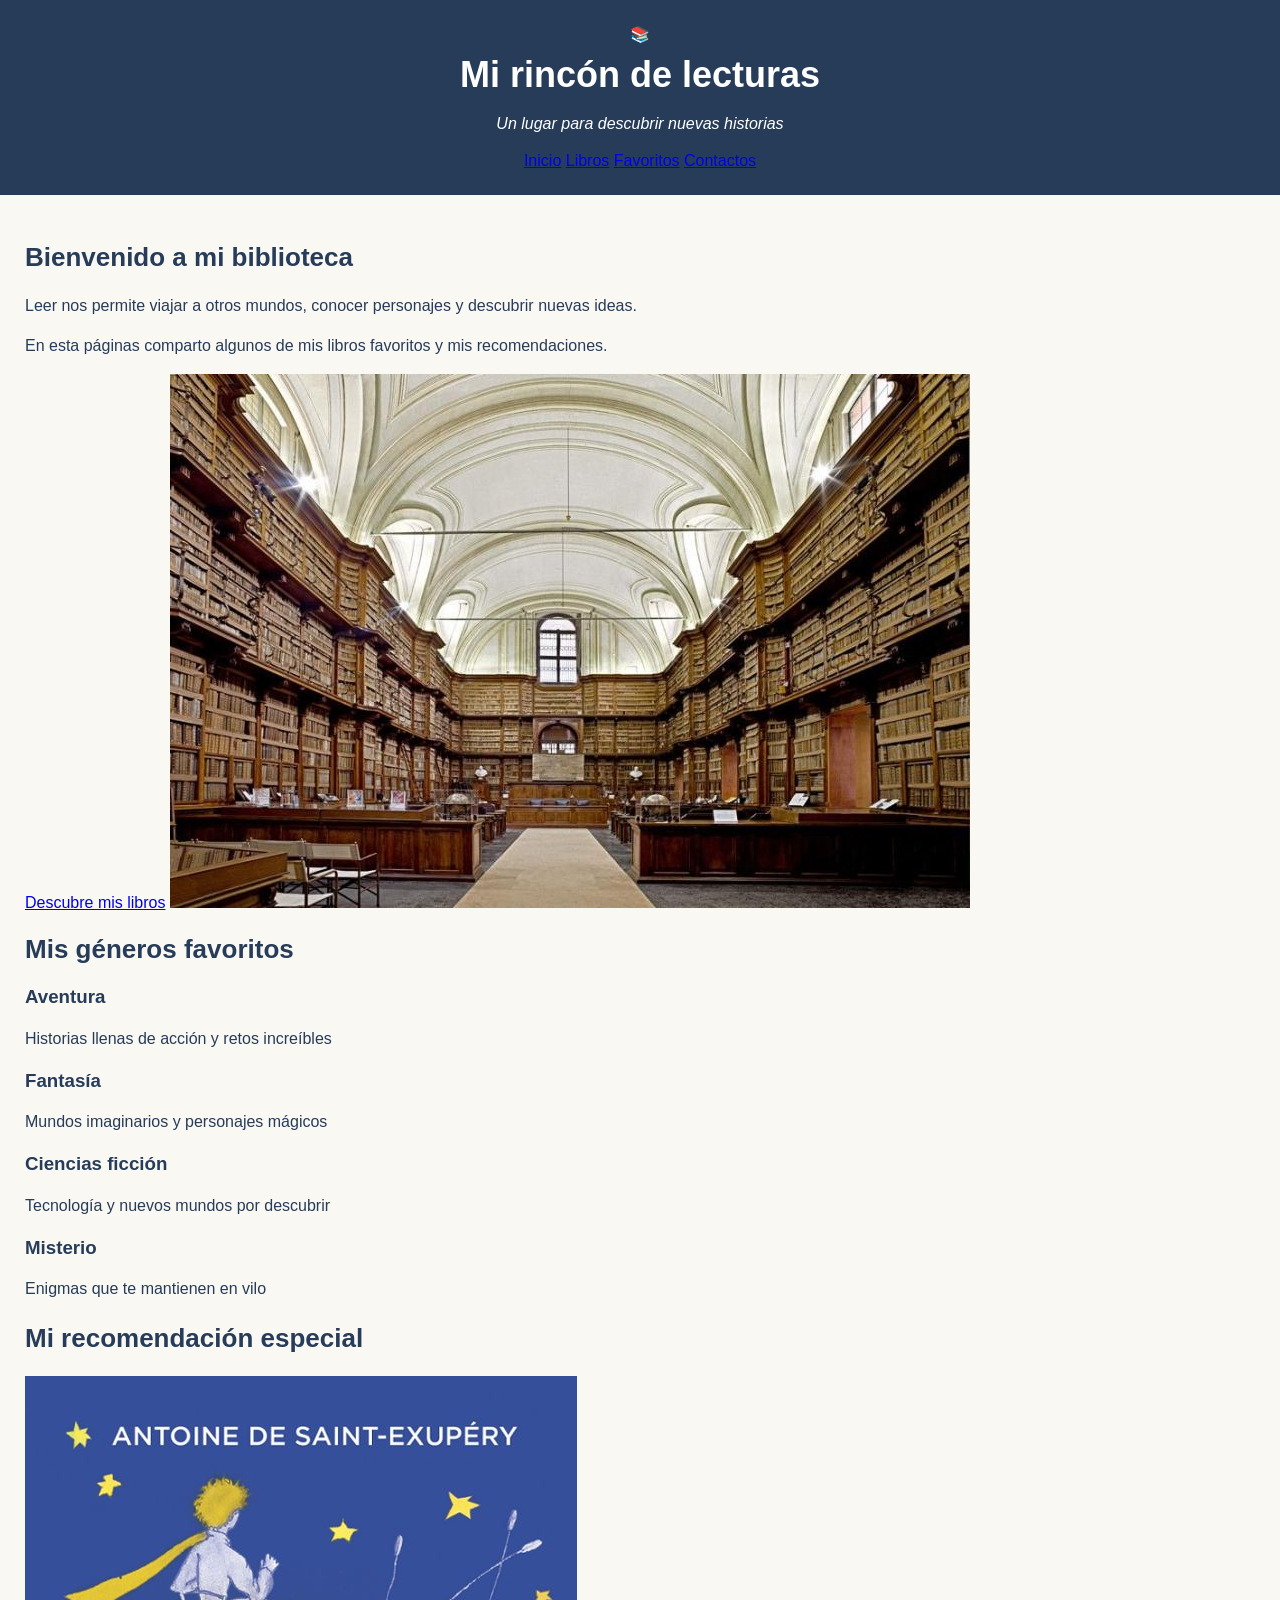
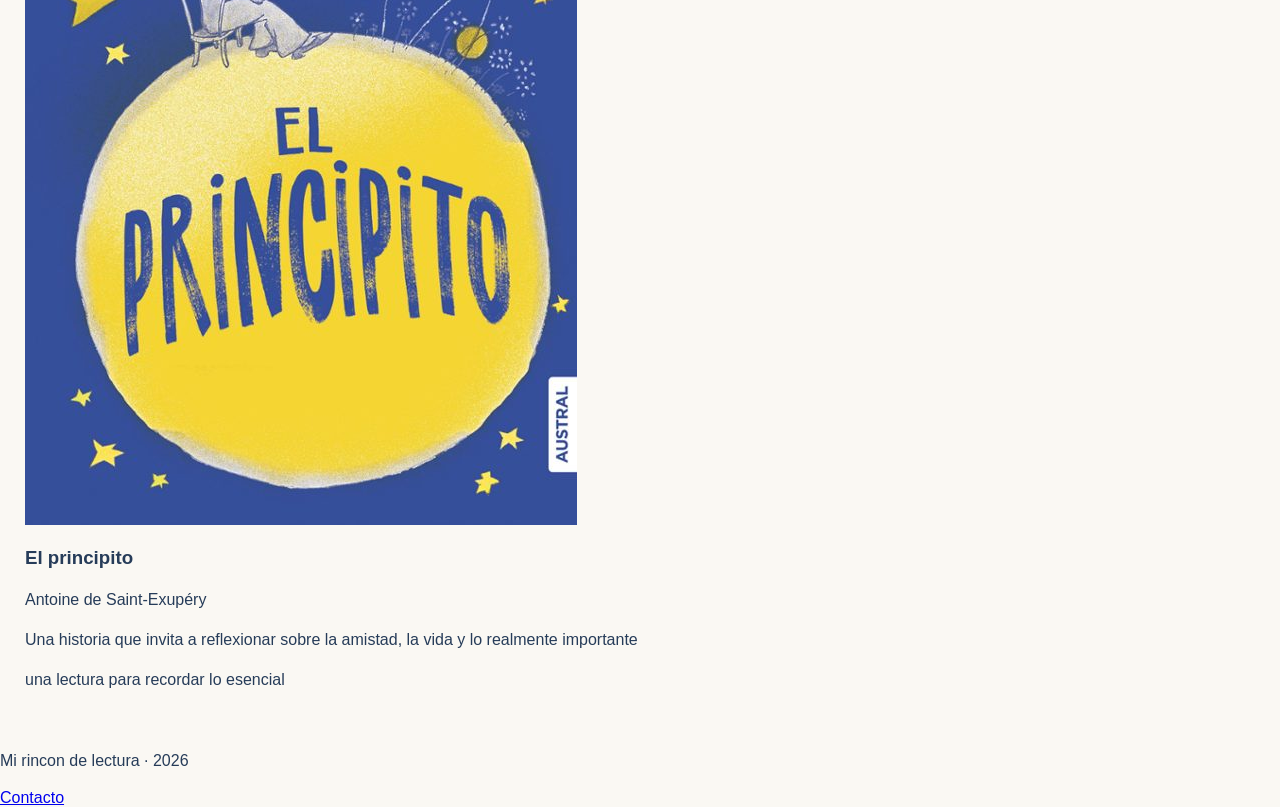
==== index.html @ 9a8183f9 "página" ====
<!DOCTYPE html>
<html lang="en">

<head>
    <meta charset="UTF-8">
    <meta name="viewport" content="width=device-width, initial-scale=1.0">
    <title>Mi rincón de lectura</title>
    <link rel="stylesheet" href="css/estilos.css">
</head>

<body>
    <header id="cabecera">
        <div class="identidad">
            <span class="icono-libro">📚</span>


            <div>
                <h1>Mi rincón de lecturas</h1>
                <p>Un lugar para descubrir nuevas historias</p>
            </div>
        </div>
        <nav>
            <a href="index.html" class="activo">Inicio</a>
            <a href="libros.html" class="activo">Libros</a>
            <a href="#generos" class="activo">Favoritos</a>
            <a href="#contacto" class="activo">Contactos</a>

        </nav>



    </header>
    <main>
        <section id="Inicio">
            <h2> Bienvenido a mi biblioteca</h2>
            <p>Leer nos permite viajar a otros mundos, conocer personajes y descubrir nuevas ideas.</p>
            <p>En esta páginas comparto algunos de mis libros favoritos y mis recomendaciones.</p>
            <a href="libros.html" class="boton">Descubre mis libros</a>

            <img src="img/biblioteca.jpg" alt="Libros apilados junto a una taza">


        </section>
        <section id="generos">
            <h2>Mis géneros favoritos</h2>

            <div class="genero">
                <h3>Aventura</h3>
                <p>Historias llenas de acción y retos increíbles</p>

            </div>
            <div class="genero">
                <h3>Fantasía</h3>
                <p> Mundos imaginarios y personajes mágicos</p>

            </div>
            <div class="genero">
                <h3>Ciencias ficción</h3>
                <p>Tecnología y nuevos mundos por descubrir</p>
            </div>

            <div class="genero">
                <h3>Misterio</h3>
                <p>Enigmas que te mantienen en vilo</p>
            </div>


        </section>
        <section id="recomendacion">

            <h2>Mi recomendación especial</h2>
            <img src="img/principito.jpg" alt="Portada de libro El principito" class="portada">
            <h3>El principito</h3>
            <p>Antoine de Saint-Exupéry</p>
            <p>Una historia que invita a reflexionar sobre la amistad, la vida y lo realmente importante</p>
            <p class="cita"> una lectura para recordar lo esencial</p>
        </section>

    </main>
    <footer id="Contactos">
        <p>Mi rincon de lectura · 2026</p>
        <a href="mailto:lectura@ejemplo.com">Contacto</a>

    </footer>
</body>

</html>
---- css/estilos.css ----
body {
    font-family: Arial, Helvetica, sans-serif;
    background-color: #faf8f3;
    color: #263c59;
    margin: 0;
}

main {
    padding: 25px;
}

h2 {
    color: #263c59;
    font-size: 26px;
}
p{
    line-height: 1.5;
}

/*CABECERA*/
#cabecera {
    background-color: #263c59;
    color: white;
    text-align: center;
    padding: 25px;
}

#cabecera h1 {
    font-size: 36px;
    margin: 10px;
}

#cabecera p {
    font-style: italic;
    
}
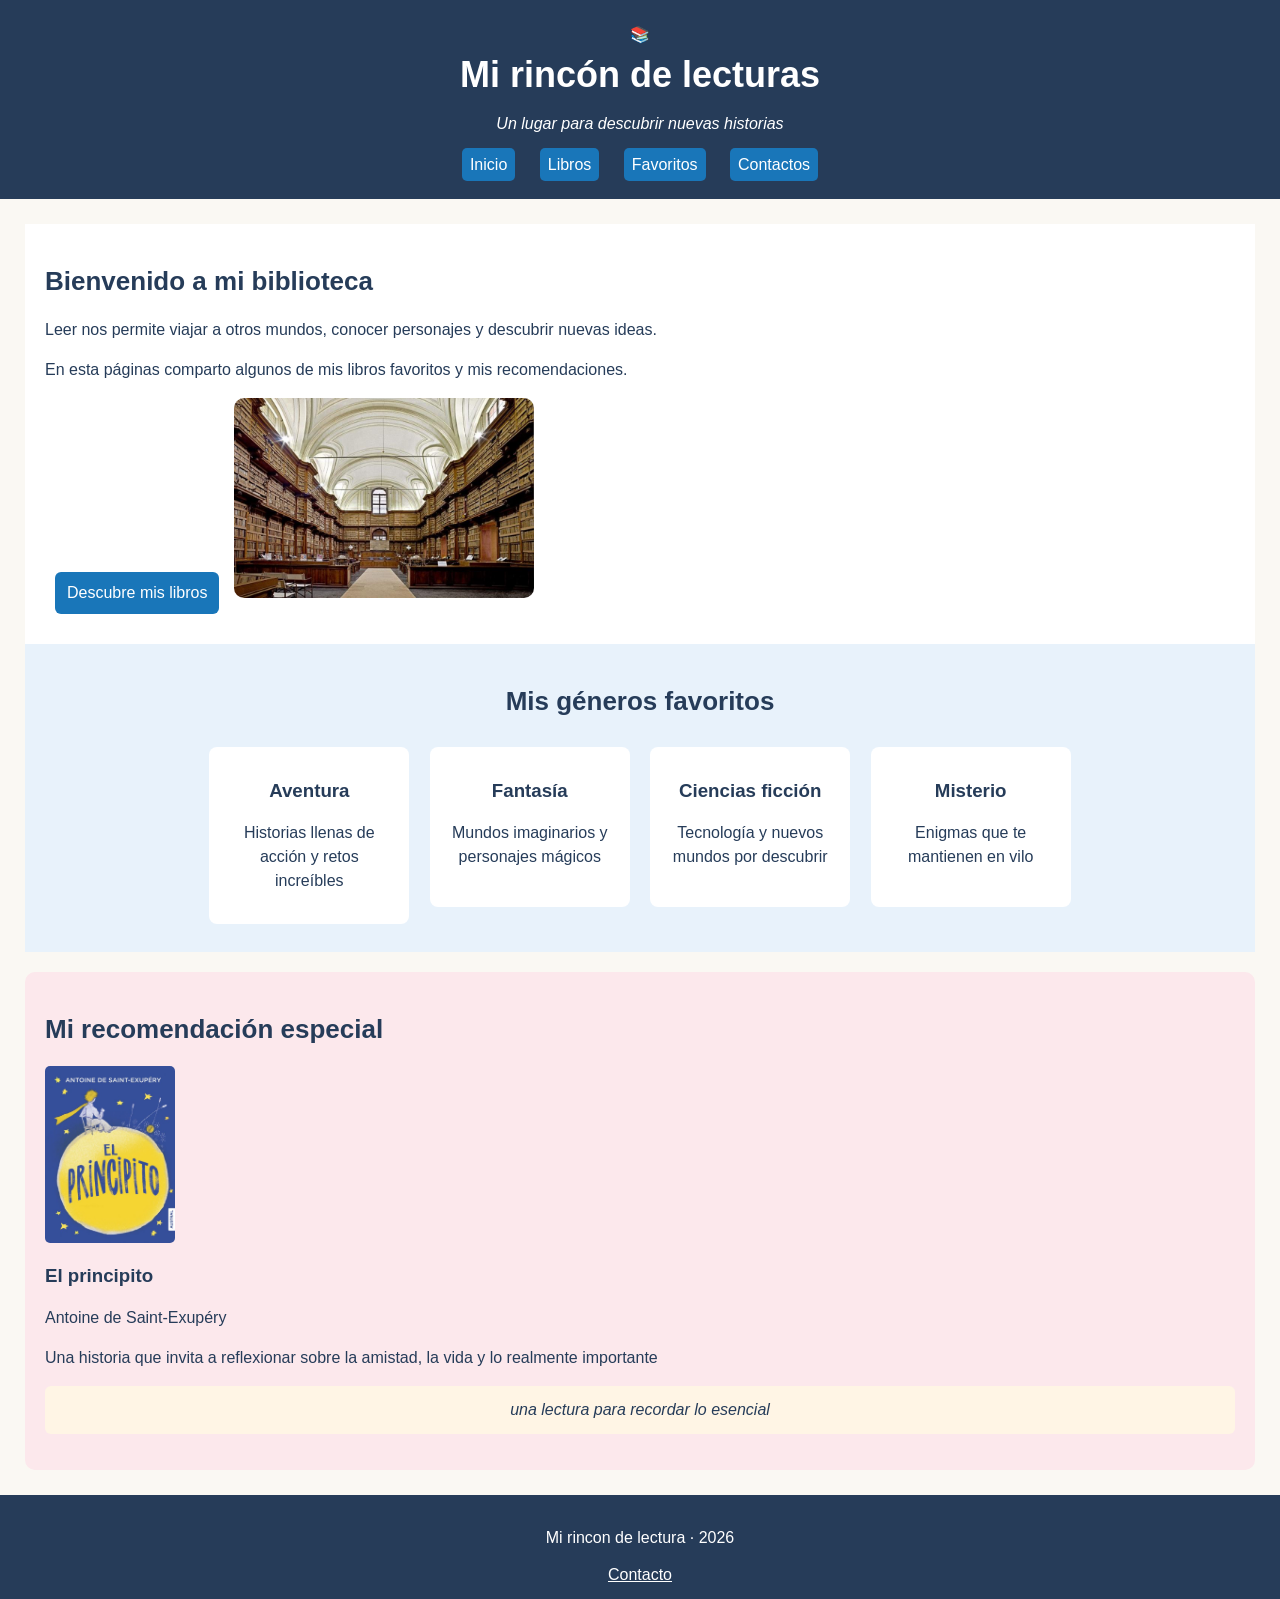
==== commit 5d82be15: "modificaciones" ====
--- a/index.html
+++ b/index.html
@@ -31,7 +31,7 @@
 
     </header>
     <main>
-        <section id="Inicio">
+        <section id="inicio">
             <h2> Bienvenido a mi biblioteca</h2>
             <p>Leer nos permite viajar a otros mundos, conocer personajes y descubrir nuevas ideas.</p>
             <p>En esta páginas comparto algunos de mis libros favoritos y mis recomendaciones.</p>
--- a/css/estilos.css
+++ b/css/estilos.css
@@ -13,7 +13,8 @@
     color: #263c59;
     font-size: 26px;
 }
-p{
+
+p {
     line-height: 1.5;
 }
 
@@ -32,5 +33,150 @@
 
 #cabecera p {
     font-style: italic;
-    
+
+}
+
+/*NAVEGACIÓN*/
+
+nav {
+    margin-top: 20px;
+
+}
+
+nav a {
+    color: white;
+    text-decoration: none;
+    margin: 10px;
+    padding: 8px;
+
+}
+
+nav a:hover {
+    background-color: #1976b9;
+    border-radius: 5px;
+}
+
+nav a.activo {
+    background-color: #1976b9;
+    border-radius: 5px;
+}
+
+/*BIENVENIDA*/
+
+#inicio {
+    padding: 20px;
+    background-color: white;
+
+}
+
+#inicio img {
+    width: 300px;
+    border-radius: 10px;
+}
+
+.boton {
+    display: inline-block;
+    background-color: #1976b9;
+    color: white;
+    padding: 12px;
+    margin: 10px;
+    text-decoration: none;
+    border-radius: 6px;
+}
+
+/*GÉNEROS*/
+
+#generos {
+    background-color: #e8f2fb;
+    padding: 20px;
+    text-align: center;
+}
+
+.genero {
+    display: inline-block;
+    vertical-align: top;
+    background-color: white;
+    width: 170px;
+    min-height: 130px;
+    margin: 8px;
+    padding: 15px;
+    border: 15px;
+    border-radius: 8px;
+}
+
+.genero h3 {
+    color: #263c59;
+}
+
+/*RECOMENDACIÓN*/
+
+#recomendacion {
+    background-color: #fce8ec;
+    padding: 20px;
+    margin-top: 20px;
+    border-radius: 10px;
+}
+
+.portada {
+    width: 130px;
+    border-radius: 5px;
+}
+
+.cita {
+    background-color: #fff5e5;
+    padding: 12px;
+    font-style: italic;
+    text-align: center;
+    border-radius: 6px;
+}
+
+/*CATÁLOGO*/
+
+#catalogo {
+    text-align: center;
+
+}
+
+.tarjeta {
+    display: inline-block;
+    vertical-align: top;
+    width: 220px;
+    min-height: 420px;
+    background-color: #e8f2fb;
+    border: 1px solid #c5d8eb;
+    border-radius: 10px;
+    padding: 15px;
+    margin: 8px;
+    text-align: center;
+}
+
+.tarjeta h3 {
+    font-size: 20px;
+}
+
+.tarjeta p {
+    font-size: 15px;
+}
+
+/*OTROS LIBROS*/
+#otro-libros {
+    background-color: #fff5e5;
+    padding: 20px;
+    margin-top: 20px;
+    border-radius: 10px;
+}
+
+#otros-libros li {
+    margin: 8px;
+}
+
+footer {
+    background-color: #263c59;
+    color: white;
+    text-align: center;
+    padding: 15px;
+}
+
+footer a {
+    color: white;
 }
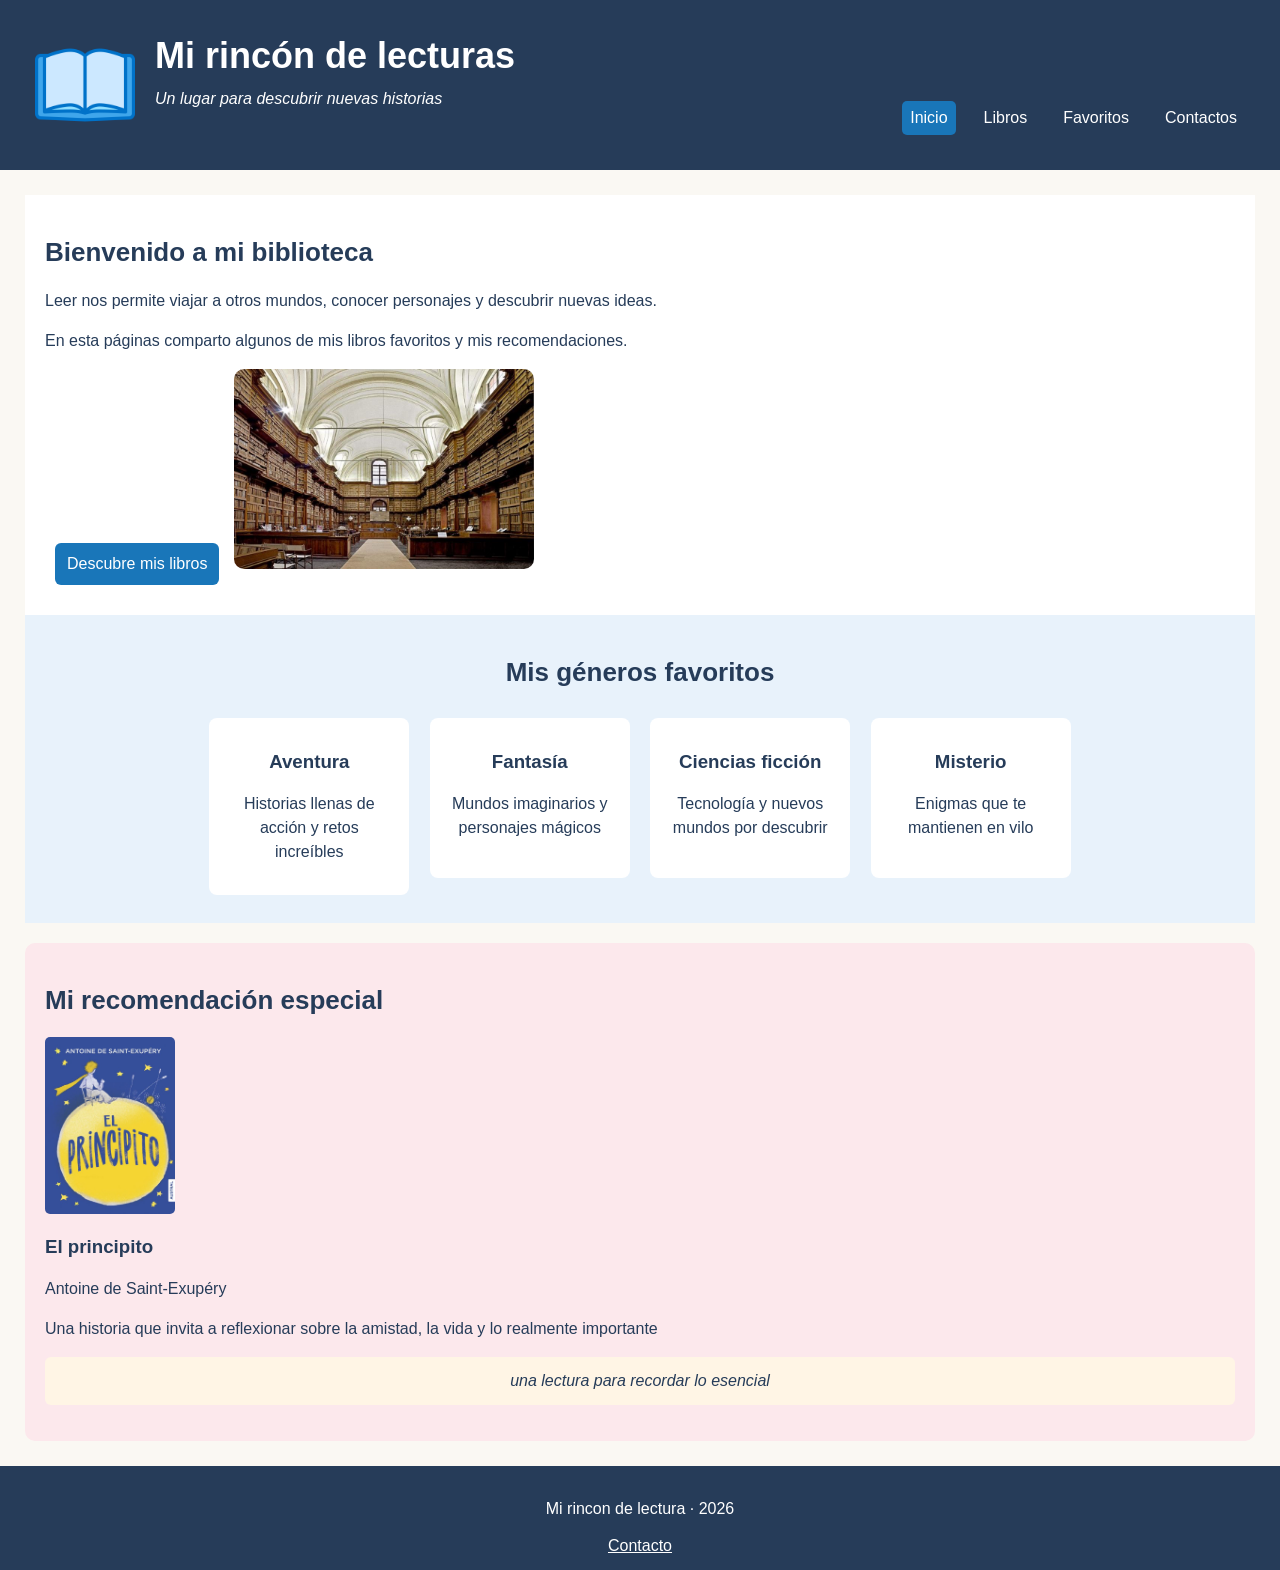
==== commit c7a778d5: "modificaciones" ====
--- a/index.html
+++ b/index.html
@@ -10,24 +10,28 @@
 
 <body>
     <header id="cabecera">
+
+
         <div class="identidad">
-            <span class="icono-libro">📚</span>
+            <img id="fotolibro" src="img/fotolibro.png" alt="fotolibro">
 
 
             <div>
                 <h1>Mi rincón de lecturas</h1>
                 <p>Un lugar para descubrir nuevas historias</p>
             </div>
-        </div>
-        <nav>
-            <a href="index.html" class="activo">Inicio</a>
-            <a href="libros.html" class="activo">Libros</a>
-            <a href="#generos" class="activo">Favoritos</a>
-            <a href="#contacto" class="activo">Contactos</a>
-
-        </nav>
 
 
+
+            <nav>
+                <a href="index.html" class="activo">Inicio</a>
+                <a href="libros.html" >Libros</a>
+                <a href="#generos" >Favoritos</a>
+                <a href="#contacto" >Contactos</a>
+
+            </nav>
+
+        </div>
 
     </header>
     <main>
--- a/css/estilos.css
+++ b/css/estilos.css
@@ -24,23 +24,46 @@
     color: white;
     text-align: center;
     padding: 25px;
+
+}
+
+.identidad {
+    display: flex;
 }
 
 #cabecera h1 {
     font-size: 36px;
     margin: 10px;
+    display: flex;
+    justify-content: left;
+
+
 }
 
 #cabecera p {
     font-style: italic;
-
-}
+    margin: 10px;
+    display: flex;
+    justify-content: left;
+
+
+}
+
+#cabecera img {
+    width: 100px;
+    display: flex;
+    justify-content: left; margin: 10px;
+}
+
+
 
 /*NAVEGACIÓN*/
 
 nav {
     margin-top: 20px;
-
+    display: flex;
+    margin-top: auto;
+    margin-left: auto;
 }
 
 nav a {
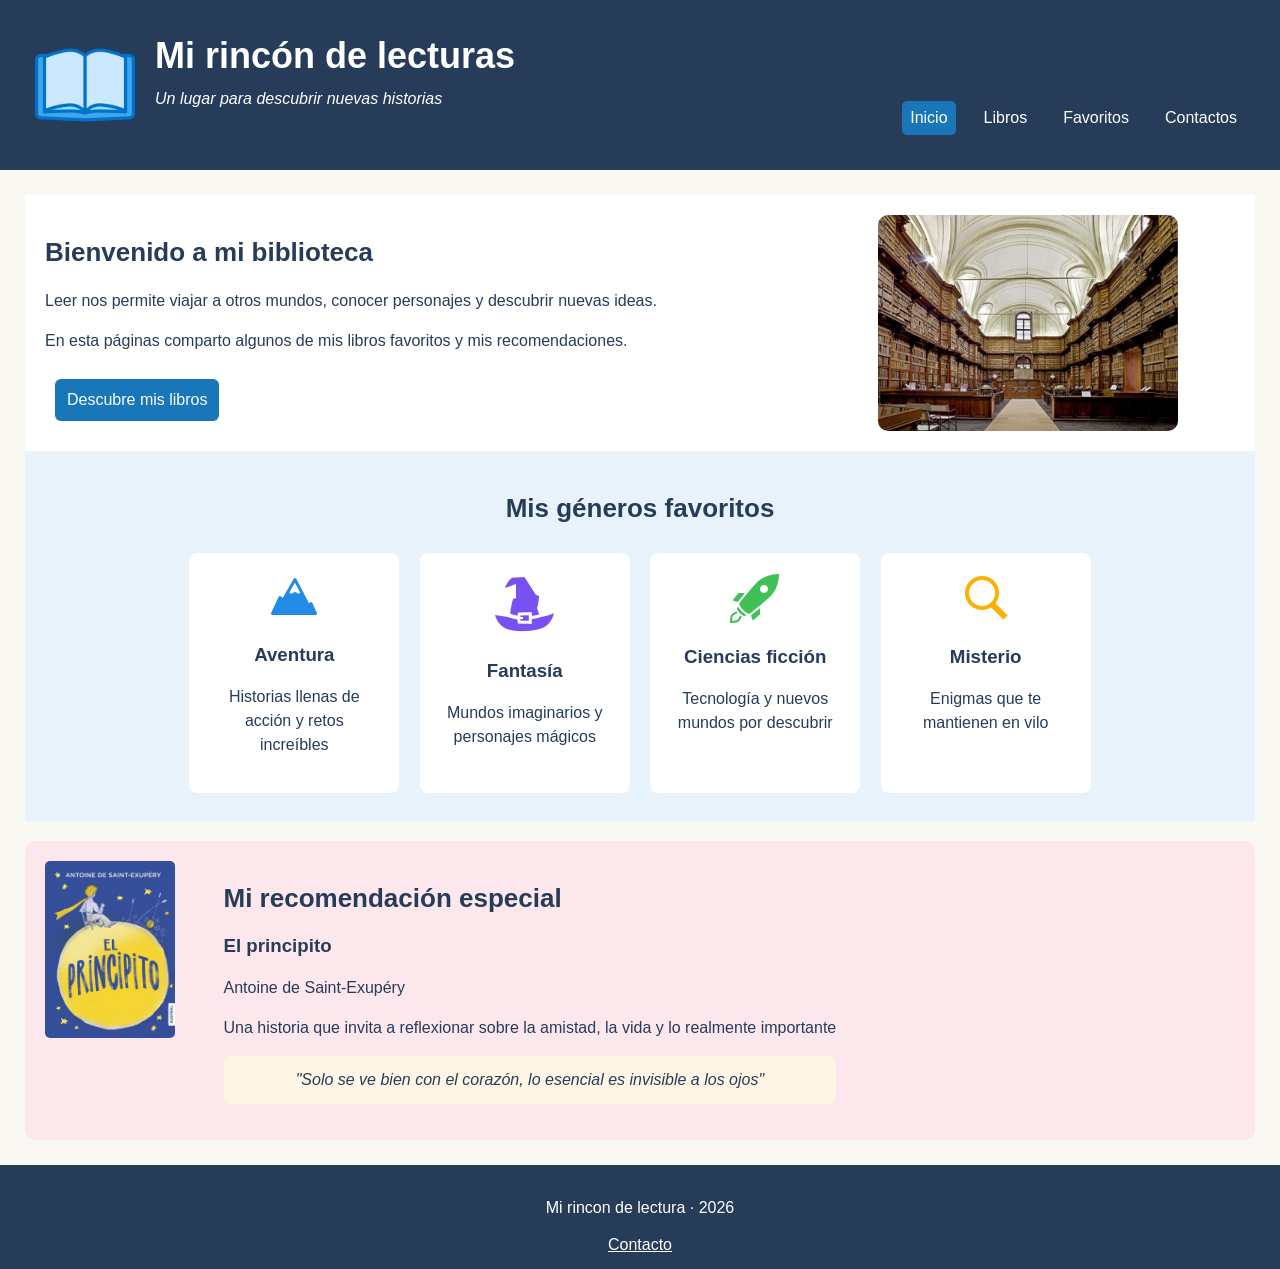
==== commit ce6d3d8a: "modificaciones" ====
--- a/index.html
+++ b/index.html
@@ -25,9 +25,9 @@
 
             <nav>
                 <a href="index.html" class="activo">Inicio</a>
-                <a href="libros.html" >Libros</a>
-                <a href="#generos" >Favoritos</a>
-                <a href="#contacto" >Contactos</a>
+                <a href="libros.html">Libros</a>
+                <a href="#generos">Favoritos</a>
+                <a href="#contacto">Contactos</a>
 
             </nav>
 
@@ -36,34 +36,41 @@
     </header>
     <main>
         <section id="inicio">
-            <h2> Bienvenido a mi biblioteca</h2>
-            <p>Leer nos permite viajar a otros mundos, conocer personajes y descubrir nuevas ideas.</p>
-            <p>En esta páginas comparto algunos de mis libros favoritos y mis recomendaciones.</p>
-            <a href="libros.html" class="boton">Descubre mis libros</a>
+
+            <div id="biblioteca">
+                <h2> Bienvenido a mi biblioteca</h2>
+                <p>Leer nos permite viajar a otros mundos, conocer personajes y descubrir nuevas ideas.</p>
+                <p>En esta páginas comparto algunos de mis libros favoritos y mis recomendaciones.</p>
+                <a href="libros.html" class="boton">Descubre mis libros</a>
+            </div>
 
             <img src="img/biblioteca.jpg" alt="Libros apilados junto a una taza">
-
+            </div>
 
         </section>
         <section id="generos">
             <h2>Mis géneros favoritos</h2>
 
             <div class="genero">
+                <img src="img/iconomontaña.png" alt="iconomontaña">
                 <h3>Aventura</h3>
                 <p>Historias llenas de acción y retos increíbles</p>
 
             </div>
             <div class="genero">
+                <img src="img/iconogorro.png" alt="iconogorro">
                 <h3>Fantasía</h3>
                 <p> Mundos imaginarios y personajes mágicos</p>
 
             </div>
             <div class="genero">
+                <img src="img/iconocohete.png" alt="iconocohete">
                 <h3>Ciencias ficción</h3>
                 <p>Tecnología y nuevos mundos por descubrir</p>
             </div>
 
             <div class="genero">
+                <img src="img/iconolupa.png" alt="iconolupa">
                 <h3>Misterio</h3>
                 <p>Enigmas que te mantienen en vilo</p>
             </div>
@@ -71,13 +78,18 @@
 
         </section>
         <section id="recomendacion">
+            <div id="portada">
+                <img src="img/principito.jpg" alt="Portada de libro El principito" class="portada">
+            </div>
+            <div id="texto">
+                <h2>Mi recomendación especial</h2>
 
-            <h2>Mi recomendación especial</h2>
-            <img src="img/principito.jpg" alt="Portada de libro El principito" class="portada">
-            <h3>El principito</h3>
-            <p>Antoine de Saint-Exupéry</p>
-            <p>Una historia que invita a reflexionar sobre la amistad, la vida y lo realmente importante</p>
-            <p class="cita"> una lectura para recordar lo esencial</p>
+
+                <h3>El principito</h3>
+                <p>Antoine de Saint-Exupéry</p>
+                <p>Una historia que invita a reflexionar sobre la amistad, la vida y lo realmente importante</p>
+                <p class="cita"> "Solo se ve bien con el corazón, lo esencial es invisible a los ojos"</p>
+            </div>
         </section>
 
     </main>
--- a/css/estilos.css
+++ b/css/estilos.css
@@ -52,7 +52,9 @@
 #cabecera img {
     width: 100px;
     display: flex;
-    justify-content: left; margin: 10px;
+    justify-content: left;
+    margin: 10px;
+
 }
 
 
@@ -89,13 +91,22 @@
 #inicio {
     padding: 20px;
     background-color: white;
+    display: flex;
 
 }
 
 #inicio img {
     width: 300px;
     border-radius: 10px;
-}
+
+}
+
+#biblioteca {
+    width: 70%
+}
+
+
+
 
 .boton {
     display: inline-block;
@@ -113,6 +124,7 @@
     background-color: #e8f2fb;
     padding: 20px;
     text-align: center;
+
 }
 
 .genero {
@@ -122,9 +134,10 @@
     width: 170px;
     min-height: 130px;
     margin: 8px;
-    padding: 15px;
+    padding: 20px;
     border: 15px;
     border-radius: 8px;
+    height: 200px
 }
 
 .genero h3 {
@@ -138,11 +151,17 @@
     padding: 20px;
     margin-top: 20px;
     border-radius: 10px;
+    display: flex;
 }
 
 .portada {
     width: 130px;
     border-radius: 5px;
+
+}
+
+#portada {
+    width: 15%; 
 }
 
 .cita {
@@ -152,6 +171,8 @@
     text-align: center;
     border-radius: 6px;
 }
+
+
 
 /*CATÁLOGO*/
 
